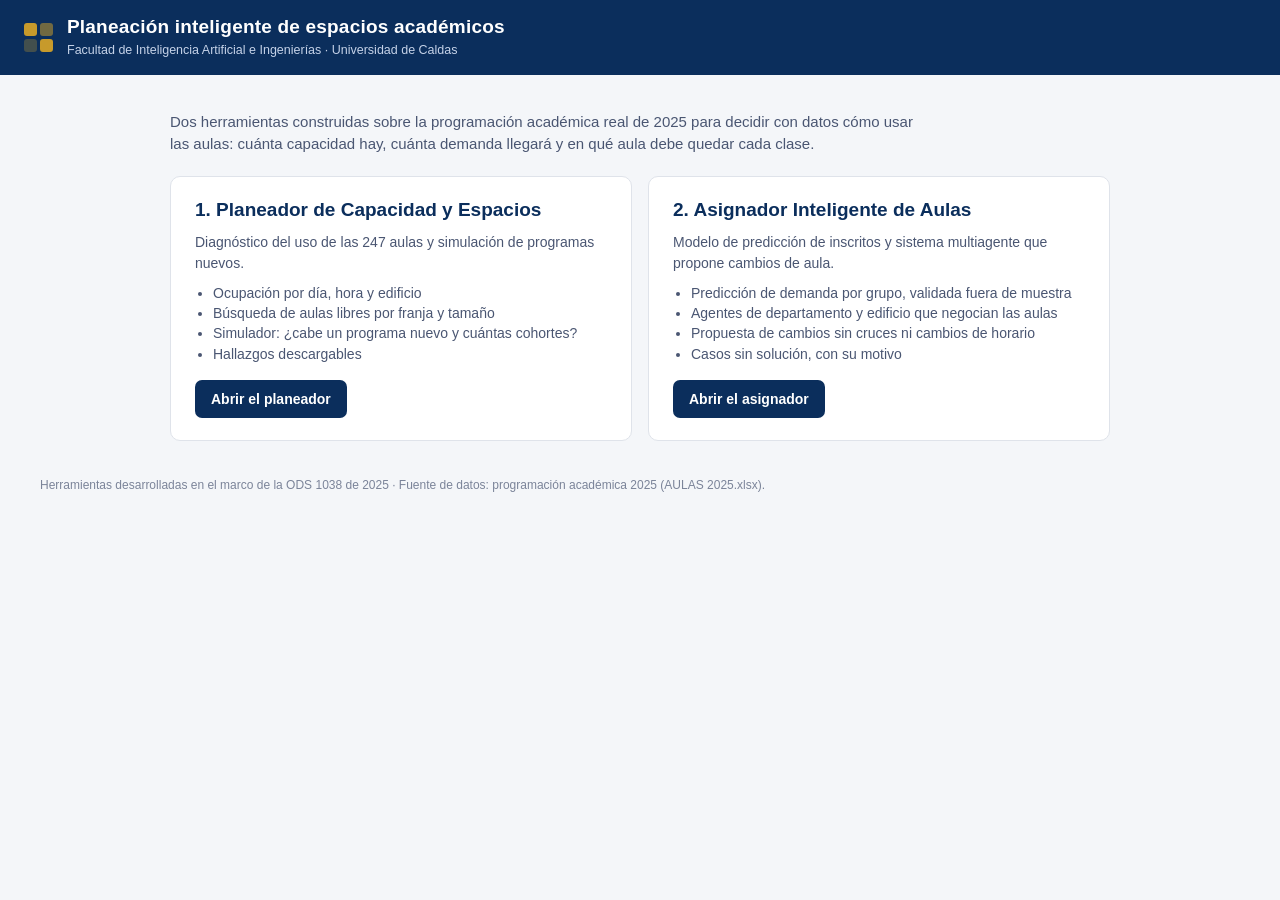
==== index.html @ 8cc519dc "Herramientas de planeación de espacios académicos (ODS 1038 de 2025) Planeador de Capacidad y Espaci" ====
<!doctype html>
<html lang="es"><head><meta charset="utf-8"><meta name="viewport" content="width=device-width, initial-scale=1">
<title>Herramientas de planeación de espacios · Facultad de IA e Ingenierías</title>
<link rel="stylesheet" href="planeador-espacios/styles.css">
<style>.hub{max-width:980px;margin:0 auto;padding:36px 20px}.hub .card{padding:22px 24px;display:flex;flex-direction:column;gap:10px}.hub .card h2{font-size:19px;color:var(--navy)}.hub .card p{margin:0;color:var(--ink2)}.hub ul{margin:0;padding-left:18px;color:var(--ink2)}.hub a.btn{text-decoration:none;align-self:flex-start;margin-top:6px}.hub .lead{font-size:15px;color:var(--ink2);max-width:760px;margin:0 0 22px}</style>
</head><body>
<header class="top"><div class="brand"><div class="mark" aria-hidden="true"><span></span><span></span><span></span><span></span></div><div><h1>Planeación inteligente de espacios académicos</h1><p>Facultad de Inteligencia Artificial e Ingenierías · Universidad de Caldas</p></div></div></header>
<div class="hub">
<p class="lead">Dos herramientas construidas sobre la programación académica real de 2025 para decidir con datos cómo usar las aulas: cuánta capacidad hay, cuánta demanda llegará y en qué aula debe quedar cada clase.</p>
<div class="grid g2">
<div class="card"><h2>1. Planeador de Capacidad y Espacios</h2><p>Diagnóstico del uso de las 247 aulas y simulación de programas nuevos.</p><ul><li>Ocupación por día, hora y edificio</li><li>Búsqueda de aulas libres por franja y tamaño</li><li>Simulador: ¿cabe un programa nuevo y cuántas cohortes?</li><li>Hallazgos descargables</li></ul><a class="btn" href="planeador-espacios/index.html">Abrir el planeador</a></div>
<div class="card"><h2>2. Asignador Inteligente de Aulas</h2><p>Modelo de predicción de inscritos y sistema multiagente que propone cambios de aula.</p><ul><li>Predicción de demanda por grupo, validada fuera de muestra</li><li>Agentes de departamento y edificio que negocian las aulas</li><li>Propuesta de cambios sin cruces ni cambios de horario</li><li>Casos sin solución, con su motivo</li></ul><a class="btn" href="asignador-aulas/index.html">Abrir el asignador</a></div>
</div></div>
<footer class="foot">Herramientas desarrolladas en el marco de la ODS 1038 de 2025 · Fuente de datos: programación académica 2025 (AULAS 2025.xlsx).</footer>
</body></html>
---- planeador-espacios/styles.css ----
:root{
  --ink:#14213d; --ink2:#4a5672; --mute:#7b8499; --line:#dfe3ea; --bg:#f4f6f9; --card:#fff;
  --navy:#0b2e5c; --navy2:#17498c; --gold:#c79a2b; --ok:#1f8a5b; --warn:#c77a12; --bad:#b93a32;
  --r:10px;
}
*{box-sizing:border-box}
body{margin:0;font:14px/1.45 -apple-system,BlinkMacSystemFont,"Segoe UI",Roboto,Helvetica,Arial,sans-serif;color:var(--ink);background:var(--bg)}
h1,h2,h3,h4{margin:0;line-height:1.2}
.top{background:var(--navy);color:#fff;padding:16px 24px;display:flex;gap:24px;align-items:center;justify-content:space-between;flex-wrap:wrap}
.brand{display:flex;gap:14px;align-items:center}
.brand h1{font-size:19px;letter-spacing:.2px}
.brand p{margin:2px 0 0;font-size:12.5px;color:#c5d2e8}
.mark{display:grid;grid-template-columns:repeat(2,13px);gap:3px}
.mark span{height:13px;border-radius:3px;background:var(--gold)}
.mark span:nth-child(2){opacity:.55}.mark span:nth-child(3){opacity:.3}
.filters{display:flex;gap:12px;flex-wrap:wrap}
.filters label{font-size:11px;text-transform:uppercase;letter-spacing:.6px;color:#c5d2e8;display:flex;flex-direction:column;gap:3px}
select,input,button{font:inherit}
.filters select{background:#17396b;color:#fff;border:1px solid #33568d;border-radius:7px;padding:6px 8px;min-width:150px}
.tabs{background:#fff;border-bottom:1px solid var(--line);padding:0 16px;display:flex;gap:2px;overflow-x:auto;position:sticky;top:0;z-index:5}
.tabs button{background:none;border:0;border-bottom:3px solid transparent;padding:13px 14px 10px;color:var(--ink2);cursor:pointer;white-space:nowrap;font-weight:600}
.tabs button:hover{color:var(--navy)}
.tabs button.on{color:var(--navy);border-bottom-color:var(--gold)}
main{max-width:1240px;margin:0 auto;padding:22px 20px 40px}
.tab{display:none}.tab.on{display:block}
.grid{display:grid;gap:16px}
.g2{grid-template-columns:repeat(2,minmax(0,1fr))}.g3{grid-template-columns:repeat(3,minmax(0,1fr))}
.kpis{grid-template-columns:repeat(5,minmax(0,1fr))}
@media(max-width:900px){.g2,.g3{grid-template-columns:1fr}.kpis{grid-template-columns:repeat(2,minmax(0,1fr))}}
.card{background:var(--card);border:1px solid var(--line);border-radius:var(--r);padding:16px 18px}
.card h3{font-size:14.5px;margin-bottom:4px}
.card .sub{color:var(--mute);font-size:12.5px;margin:0 0 12px}
.kpi .v{font-size:27px;font-weight:700;color:var(--navy);font-variant-numeric:tabular-nums;line-height:1.1}
.kpi .l{font-size:11.5px;text-transform:uppercase;letter-spacing:.5px;color:var(--mute);margin-bottom:6px}
.kpi .n{font-size:12px;color:var(--ink2);margin-top:5px}
.intro{margin:0 0 16px;color:var(--ink2);max-width:900px}
.intro b{color:var(--ink)}
table{border-collapse:collapse;width:100%;font-variant-numeric:tabular-nums}
th,td{padding:7px 9px;text-align:left;border-bottom:1px solid var(--line);vertical-align:top}
th{font-size:11.5px;text-transform:uppercase;letter-spacing:.4px;color:var(--mute);font-weight:600;white-space:nowrap;background:#fafbfc;position:sticky;top:0}
th.s{cursor:pointer}th.s:hover{color:var(--navy)}
td.r,th.r{text-align:right}
tr.click{cursor:pointer}tr.click:hover td{background:#f3f6fb}
.scroll{max-height:560px;overflow:auto;border:1px solid var(--line);border-radius:8px}
.scroll table th:first-child,.scroll table td:first-child{padding-left:12px}
.bar{height:8px;border-radius:4px;background:#e8ecf2;overflow:hidden;min-width:70px}
.bar i{display:block;height:100%;background:var(--navy2);border-radius:4px}
.bar.w i{background:var(--warn)}.bar.b i{background:var(--bad)}.bar.g i{background:var(--ok)}
.cellbar{display:flex;gap:8px;align-items:center}.cellbar span{width:42px;text-align:right}
.pill{display:inline-block;padding:1px 8px;border-radius:99px;font-size:11.5px;font-weight:600;background:#e8ecf2;color:var(--ink2);white-space:nowrap}
.pill.ok{background:#dff2e8;color:#146240}.pill.warn{background:#fbeccd;color:#8a5406}.pill.bad{background:#f8dcd9;color:#8c261f}.pill.nav{background:#dbe6f6;color:var(--navy)}
.heat{display:grid;gap:2px;font-size:11px}
.heat .h{color:var(--mute);text-align:center;padding-bottom:2px}
.heat .d{color:var(--ink2);font-weight:600;padding-right:8px;display:flex;align-items:center}
.heat .c{height:26px;border-radius:3px;display:flex;align-items:center;justify-content:center;color:#fff;font-size:10.5px;font-variant-numeric:tabular-nums}
.heat .c.lt{color:var(--ink2)}
.legend{display:flex;gap:6px;align-items:center;font-size:11.5px;color:var(--mute);margin-top:10px}
.legend i{width:22px;height:10px;border-radius:2px;display:inline-block}
.hbars{display:grid;grid-template-columns:max-content 1fr max-content;gap:7px 10px;align-items:center;font-size:12.5px}
.hbars .bar{height:12px}
.cols{display:flex;align-items:flex-end;gap:10px;height:170px;padding-top:8px}
.cols .col{flex:1;display:flex;flex-direction:column;align-items:center;justify-content:flex-end;height:100%;gap:4px;font-size:11.5px;color:var(--ink2)}
.cols .pair{display:flex;gap:3px;align-items:flex-end;height:100%;width:100%;justify-content:center}
.cols .pair i{width:38%;border-radius:3px 3px 0 0;min-height:2px}
.cols .pair i.a{background:var(--navy2)}.cols .pair i.b{background:var(--gold)}
.form{display:grid;grid-template-columns:repeat(auto-fit,minmax(170px,1fr));gap:12px 14px;align-items:end}
.form label{display:flex;flex-direction:column;gap:4px;font-size:12px;color:var(--ink2);font-weight:600}
.form input,.form select{border:1px solid #c9d0db;border-radius:7px;padding:7px 9px;background:#fff;color:var(--ink)}
.form input:focus,.form select:focus,.filters select:focus{outline:2px solid var(--gold);outline-offset:1px}
.checks{display:flex;flex-wrap:wrap;gap:6px}
.checks label{flex-direction:row;align-items:center;gap:5px;font-weight:500;border:1px solid #c9d0db;border-radius:99px;padding:3px 10px;background:#fff;cursor:pointer}
.checks input{margin:0}
.btn{background:var(--navy);color:#fff;border:0;border-radius:7px;padding:9px 16px;font-weight:600;cursor:pointer}
.btn:hover{background:var(--navy2)}
.btn.ghost{background:#fff;color:var(--navy);border:1px solid #b9c5d8}
.btn.sm{padding:5px 10px;font-size:12.5px}
.row{display:flex;gap:10px;align-items:center;flex-wrap:wrap}
.sp{justify-content:space-between}
.mt{margin-top:16px}.mb{margin-bottom:12px}
.note{background:#fff8e6;border:1px solid #f0dca6;border-radius:8px;padding:10px 12px;color:#6b4a06;font-size:13px}
.verdict{border-left:5px solid var(--ok);background:#eef8f2;padding:12px 14px;border-radius:0 8px 8px 0}
.verdict.warn{border-color:var(--warn);background:#fdf5e4}.verdict.bad{border-color:var(--bad);background:#fbeceb}
.verdict b{font-size:15px}
.tt{display:grid;gap:2px;font-size:11px;grid-template-columns:54px repeat(6,minmax(0,1fr))}
.tt .hh{color:var(--mute);text-align:right;padding-right:6px}
.tt .dd{font-weight:600;text-align:center;color:var(--ink2);padding-bottom:3px}
.tt .s{min-height:22px;border-radius:3px;background:#eef1f5;padding:2px 4px;overflow:hidden;line-height:1.2}
.tt .s.u{background:#cfdcf0;color:#0b2e5c}.tt .s.n{background:var(--gold);color:#3a2a00;font-weight:600}.tt .s.p{background:#e3e9f3;color:var(--ink2)}
.find{display:grid;gap:12px}
.find .f{display:grid;grid-template-columns:36px 1fr;gap:12px}
.find .num{width:32px;height:32px;border-radius:50%;background:var(--navy);color:#fff;display:flex;align-items:center;justify-content:center;font-weight:700}
.find p{margin:3px 0 0;color:var(--ink2)}
.modal{position:fixed;inset:0;background:rgba(15,25,45,.5);z-index:20;display:flex;align-items:flex-start;justify-content:center;padding:30px 14px;overflow:auto}
.modal[hidden]{display:none}
.sheet{background:#fff;border-radius:12px;max-width:980px;width:100%;padding:22px;position:relative}
.sheet .x{position:absolute;right:12px;top:8px;background:none;border:0;font-size:26px;color:var(--mute);cursor:pointer}
.tip{position:fixed;z-index:30;background:#14213d;color:#fff;padding:6px 9px;border-radius:6px;font-size:12px;pointer-events:none;max-width:280px}
.tip[hidden]{display:none}
.foot{max-width:1240px;margin:0 auto;padding:0 20px 30px;color:var(--mute);font-size:12px}
.prose{max-width:860px}.prose h3{margin:18px 0 6px}.prose p,.prose li{color:var(--ink2)}
.muted{color:var(--mute)}.small{font-size:12.5px}
@media print{.tabs,.filters,.btn,.foot{display:none}.tab{display:block!important;page-break-after:always}.scroll{max-height:none;overflow:visible}body{background:#fff}}
.top a.lnk{color:#fff;border:1px solid #5b7bb0;border-radius:7px;padding:7px 12px;text-decoration:none;font-weight:600;font-size:12.5px;align-self:flex-end}
.top a.lnk:hover{background:#17396b}
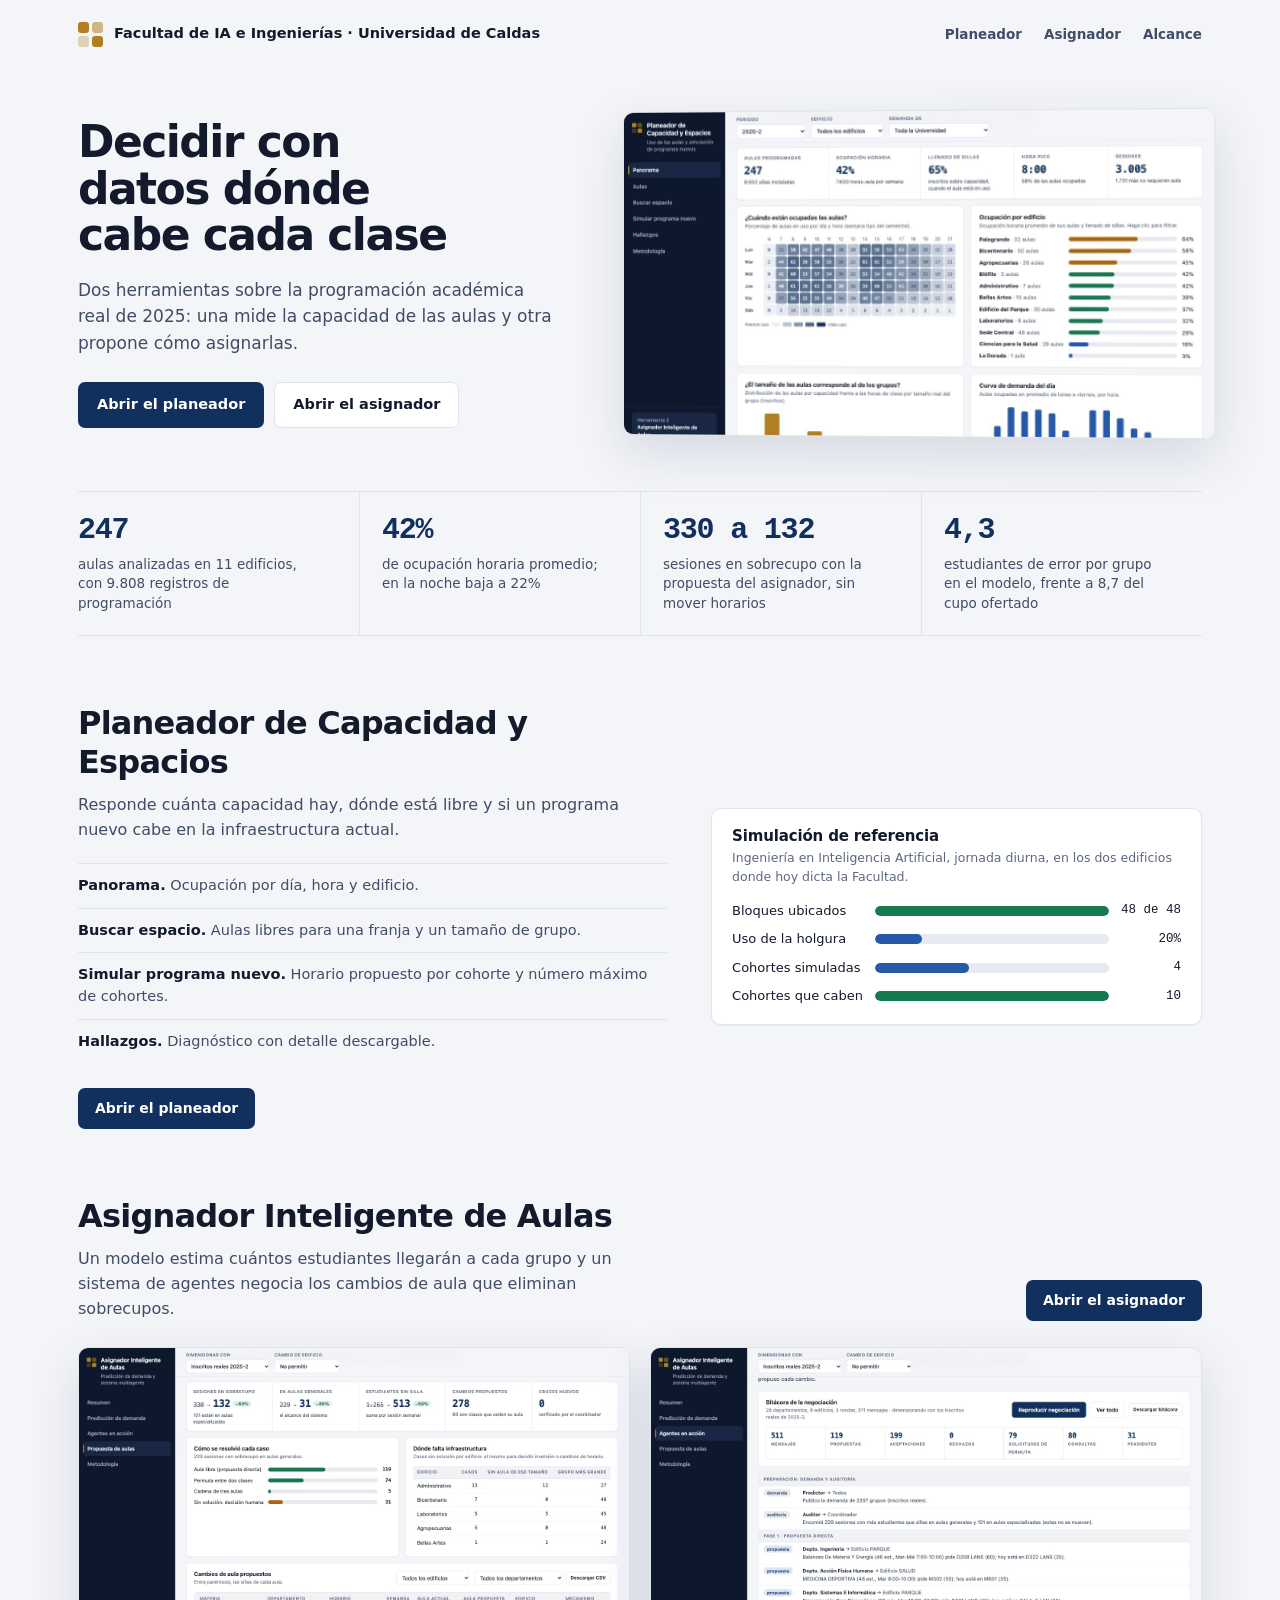
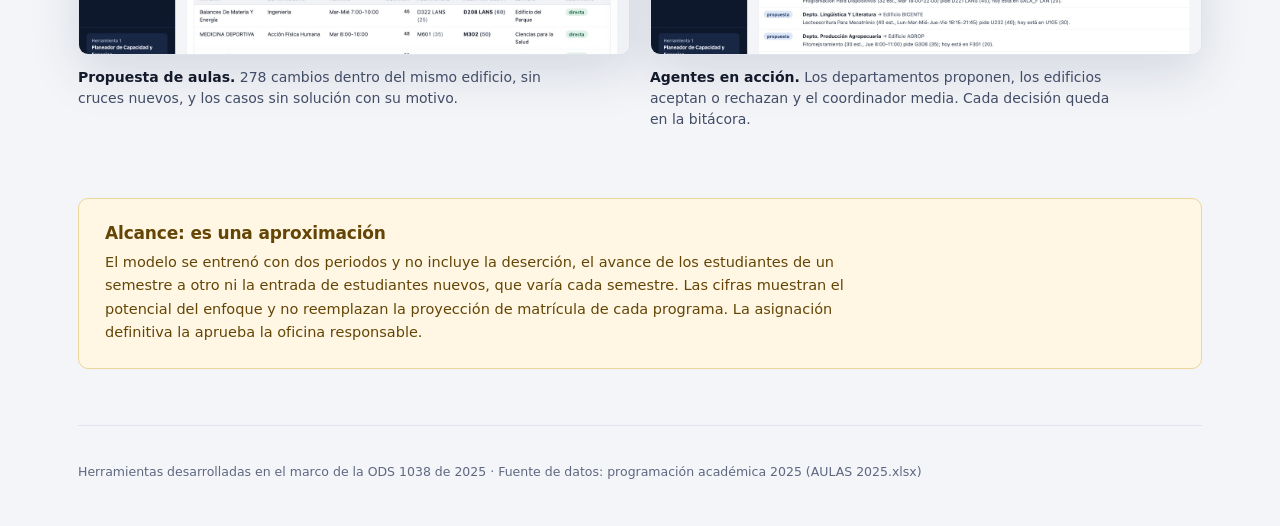
==== commit bcae71d8: "Rediseño visual: barra lateral, modo oscuro, portada nueva Co-Authored-By: Claude Fable 5.2 <noreply" ====
--- a/index.html
+++ b/index.html
@@ -1,15 +1,120 @@
 <!doctype html>
-<html lang="es"><head><meta charset="utf-8"><meta name="viewport" content="width=device-width, initial-scale=1">
-<title>Herramientas de planeación de espacios · Facultad de IA e Ingenierías</title>
+<html lang="es">
+<head>
+<meta charset="utf-8">
+<meta name="viewport" content="width=device-width, initial-scale=1">
+<title>Planeación de espacios académicos · Facultad de IA e Ingenierías</title>
 <link rel="stylesheet" href="planeador-espacios/styles.css">
-<style>.hub{max-width:980px;margin:0 auto;padding:36px 20px}.hub .card{padding:22px 24px;display:flex;flex-direction:column;gap:10px}.hub .card h2{font-size:19px;color:var(--navy)}.hub .card p{margin:0;color:var(--ink2)}.hub ul{margin:0;padding-left:18px;color:var(--ink2)}.hub a.btn{text-decoration:none;align-self:flex-start;margin-top:6px}.hub .lead{font-size:15px;color:var(--ink2);max-width:760px;margin:0 0 22px}</style>
-</head><body>
-<header class="top"><div class="brand"><div class="mark" aria-hidden="true"><span></span><span></span><span></span><span></span></div><div><h1>Planeación inteligente de espacios académicos</h1><p>Facultad de Inteligencia Artificial e Ingenierías · Universidad de Caldas</p></div></div></header>
-<div class="hub">
-<p class="lead">Dos herramientas construidas sobre la programación académica real de 2025 para decidir con datos cómo usar las aulas: cuánta capacidad hay, cuánta demanda llegará y en qué aula debe quedar cada clase.</p>
-<div class="grid g2">
-<div class="card"><h2>1. Planeador de Capacidad y Espacios</h2><p>Diagnóstico del uso de las 247 aulas y simulación de programas nuevos.</p><ul><li>Ocupación por día, hora y edificio</li><li>Búsqueda de aulas libres por franja y tamaño</li><li>Simulador: ¿cabe un programa nuevo y cuántas cohortes?</li><li>Hallazgos descargables</li></ul><a class="btn" href="planeador-espacios/index.html">Abrir el planeador</a></div>
-<div class="card"><h2>2. Asignador Inteligente de Aulas</h2><p>Modelo de predicción de inscritos y sistema multiagente que propone cambios de aula.</p><ul><li>Predicción de demanda por grupo, validada fuera de muestra</li><li>Agentes de departamento y edificio que negocian las aulas</li><li>Propuesta de cambios sin cruces ni cambios de horario</li><li>Casos sin solución, con su motivo</li></ul><a class="btn" href="asignador-aulas/index.html">Abrir el asignador</a></div>
-</div></div>
-<footer class="foot">Herramientas desarrolladas en el marco de la ODS 1038 de 2025 · Fuente de datos: programación académica 2025 (AULAS 2025.xlsx).</footer>
-</body></html>
+<style>
+.wrap{max-width:1180px;margin:0 auto;padding:0 28px}
+.nav{display:flex;align-items:center;justify-content:space-between;gap:20px;height:68px}
+.nav .id{display:flex;align-items:center;gap:11px;font-weight:650;font-size:14.5px;white-space:nowrap}
+.nav .id .mark{margin:0}
+.nav nav{display:flex;gap:22px}
+.nav nav a{color:var(--ink2);text-decoration:none;font-weight:550;font-size:13.5px;white-space:nowrap}
+.nav nav a:hover{color:var(--ink)}
+.hero{display:grid;grid-template-columns:minmax(0,6fr) minmax(0,7fr);gap:48px;align-items:center;padding:44px 0 56px}
+.hero h1{font-size:clamp(30px,3.5vw,44px);line-height:1.06;letter-spacing:-.035em;font-weight:680;text-wrap:balance}
+.hero p{font-size:17px;line-height:1.55;color:var(--ink2);margin:18px 0 26px;max-width:44ch}
+.hero .row .btn{padding:11px 18px;font-size:14.5px}
+.shot{display:block;width:100%;height:auto;border:1px solid var(--line);border-radius:var(--r);box-shadow:0 18px 50px rgb(18 48 94 / .14)}
+.hero .shot{transform:perspective(1600px) rotateY(-4deg);transform-origin:left center}
+.facts{display:grid;grid-template-columns:repeat(4,minmax(0,1fr));border-top:1px solid var(--line);border-bottom:1px solid var(--line)}
+.facts div{padding:22px 20px 22px 0}
+.facts div+div{padding-left:22px;border-left:1px solid var(--line)}
+.facts b{display:block;font:600 30px/1.1 var(--mono);letter-spacing:-.04em;color:var(--navy)}
+.facts span{display:block;margin-top:8px;font-size:13.5px;color:var(--ink2);line-height:1.45;max-width:26ch}
+.tool{padding:68px 0 0}
+.tool h2{font-size:clamp(24px,2.6vw,32px);letter-spacing:-.025em;font-weight:660}
+.tool .lead{font-size:16px;line-height:1.55;color:var(--ink2);margin:12px 0 0;max-width:56ch}
+.t1{display:grid;grid-template-columns:minmax(0,6fr) minmax(0,5fr);gap:44px;align-items:center}
+.t1 ul{list-style:none;margin:20px 0 24px;padding:0;display:grid;gap:0}
+.t1 li{padding:11px 0;border-top:1px solid var(--line);color:var(--ink2);font-size:14.5px}
+.t1 li b{color:var(--ink);font-weight:620}
+.t2 .head{display:flex;justify-content:space-between;align-items:flex-end;gap:24px;flex-wrap:wrap;margin-bottom:26px}
+.t2 .pair{display:grid;grid-template-columns:minmax(0,1fr) minmax(0,1fr);gap:20px}
+.t2 figure{margin:0}
+.t2 figcaption{margin-top:12px;font-size:14px;color:var(--ink2);line-height:1.5;max-width:52ch}
+.t2 figcaption b{color:var(--ink);font-weight:620}
+.scope{margin:68px 0 0;padding:24px 26px;background:var(--note-bg);border:1px solid var(--note-line);border-radius:var(--r);color:var(--note-ink)}
+.scope h2{font-size:17px;margin-bottom:8px}
+.scope p{margin:0;max-width:86ch;line-height:1.6;font-size:14.5px}
+.end{padding:36px 0 44px;margin-top:56px;border-top:1px solid var(--line);color:var(--mute);font-size:12.5px;line-height:1.6}
+@media(max-width:900px){
+  .wrap{padding:0 16px}.nav nav{display:none}.nav{height:auto;padding:16px 0}.nav .id{white-space:normal;line-height:1.3}
+  .hero{grid-template-columns:1fr;gap:28px;padding:20px 0 36px}.hero .shot{transform:none}
+  .facts{grid-template-columns:1fr 1fr}.facts div{padding:18px 14px 18px 0}.facts div+div{padding-left:0;border-left:0}.facts div:nth-child(even){padding-left:16px;border-left:1px solid var(--line)}.facts div:nth-child(n+3){border-top:1px solid var(--line)}
+  .t1,.t2 .pair{grid-template-columns:1fr;gap:24px}.tool{padding-top:48px}
+}
+</style>
+</head>
+<body>
+<div class="wrap">
+  <header class="nav">
+    <div class="id"><div class="mark" aria-hidden="true"><span></span><span></span><span></span><span></span></div>Facultad de IA e Ingenierías · Universidad de Caldas</div>
+    <nav aria-label="Herramientas"><a href="#planeador">Planeador</a><a href="#asignador">Asignador</a><a href="#alcance">Alcance</a></nav>
+  </header>
+
+  <section class="hero">
+    <div>
+      <h1>Decidir con datos dónde cabe cada clase</h1>
+      <p>Dos herramientas sobre la programación académica real de 2025: una mide la capacidad de las aulas y otra propone cómo asignarlas.</p>
+      <div class="row"><a class="btn" href="planeador-espacios/index.html">Abrir el planeador</a><a class="btn ghost" href="asignador-aulas/index.html">Abrir el asignador</a></div>
+    </div>
+    <img class="shot" src="img/planeador.jpg" width="1440" height="800" alt="Panorama del Planeador: ocupación de las aulas por día, hora y edificio">
+  </section>
+
+  <section class="facts" aria-label="Cifras de 2025-2">
+    <div><b>247</b><span>aulas analizadas en 11 edificios, con 9.808 registros de programación</span></div>
+    <div><b>42%</b><span>de ocupación horaria promedio; en la noche baja a 22%</span></div>
+    <div><b>330 a 132</b><span>sesiones en sobrecupo con la propuesta del asignador, sin mover horarios</span></div>
+    <div><b>4,3</b><span>estudiantes de error por grupo en el modelo, frente a 8,7 del cupo ofertado</span></div>
+  </section>
+
+  <section class="tool t1" id="planeador">
+    <div>
+      <h2>Planeador de Capacidad y Espacios</h2>
+      <p class="lead">Responde cuánta capacidad hay, dónde está libre y si un programa nuevo cabe en la infraestructura actual.</p>
+      <ul>
+        <li><b>Panorama.</b> Ocupación por día, hora y edificio.</li>
+        <li><b>Buscar espacio.</b> Aulas libres para una franja y un tamaño de grupo.</li>
+        <li><b>Simular programa nuevo.</b> Horario propuesto por cohorte y número máximo de cohortes.</li>
+        <li><b>Hallazgos.</b> Diagnóstico con detalle descargable.</li>
+      </ul>
+      <a class="btn" href="planeador-espacios/index.html">Abrir el planeador</a>
+    </div>
+    <div class="card">
+      <h3>Simulación de referencia</h3>
+      <p class="sub">Ingeniería en Inteligencia Artificial, jornada diurna, en los dos edificios donde hoy dicta la Facultad.</p>
+      <div class="hbars">
+        <div>Bloques ubicados</div><div class="bar g"><i style="width:100%"></i></div><div>48 de 48</div>
+        <div>Uso de la holgura</div><div class="bar"><i style="width:20%"></i></div><div>20%</div>
+        <div>Cohortes simuladas</div><div class="bar"><i style="width:40%"></i></div><div>4</div>
+        <div>Cohortes que caben</div><div class="bar g"><i style="width:100%"></i></div><div>10</div>
+      </div>
+    </div>
+  </section>
+
+  <section class="tool t2" id="asignador">
+    <div class="head">
+      <div>
+        <h2>Asignador Inteligente de Aulas</h2>
+        <p class="lead">Un modelo estima cuántos estudiantes llegarán a cada grupo y un sistema de agentes negocia los cambios de aula que eliminan sobrecupos.</p>
+      </div>
+      <a class="btn" href="asignador-aulas/index.html">Abrir el asignador</a>
+    </div>
+    <div class="pair">
+      <figure><img class="shot" src="img/asignador.jpg" width="1440" height="800" loading="lazy" alt="Propuesta de cambios de aula con indicadores antes y después"><figcaption><b>Propuesta de aulas.</b> 278 cambios dentro del mismo edificio, sin cruces nuevos, y los casos sin solución con su motivo.</figcaption></figure>
+      <figure><img class="shot" src="img/agentes.jpg" width="1440" height="800" loading="lazy" alt="Bitácora de mensajes entre agentes de departamento y de edificio"><figcaption><b>Agentes en acción.</b> Los departamentos proponen, los edificios aceptan o rechazan y el coordinador media. Cada decisión queda en la bitácora.</figcaption></figure>
+    </div>
+  </section>
+
+  <section class="scope" id="alcance">
+    <h2>Alcance: es una aproximación</h2>
+    <p>El modelo se entrenó con dos periodos y no incluye la deserción, el avance de los estudiantes de un semestre a otro ni la entrada de estudiantes nuevos, que varía cada semestre. Las cifras muestran el potencial del enfoque y no reemplazan la proyección de matrícula de cada programa. La asignación definitiva la aprueba la oficina responsable.</p>
+  </section>
+
+  <footer class="end">Herramientas desarrolladas en el marco de la ODS 1038 de 2025 · Fuente de datos: programación académica 2025 (AULAS 2025.xlsx)</footer>
+</div>
+</body>
+</html>
--- a/planeador-espacios/styles.css
+++ b/planeador-espacios/styles.css
@@ -1,104 +1,208 @@
+/* Sistema visual compartido · Planeador y Asignador · ODS 1038 de 2025
+   Tablero denso de analítica institucional. Un acento (oro), datos en azul, estados semánticos aparte.
+   Radios: 10px superficies, 7px controles, píldora para etiquetas. Tema claro y oscuro por preferencia del sistema. */
 :root{
-  --ink:#14213d; --ink2:#4a5672; --mute:#7b8499; --line:#dfe3ea; --bg:#f4f6f9; --card:#fff;
-  --navy:#0b2e5c; --navy2:#17498c; --gold:#c79a2b; --ok:#1f8a5b; --warn:#c77a12; --bad:#b93a32;
-  --r:10px;
+  color-scheme:light dark;
+  --bg:#f4f5f8; --card:#fff; --sunk:#f0f2f6; --ink:#121a2b; --ink2:#414c66; --mute:#5d6880; --line:#e0e4ec; --line2:#eceff4;
+  --navy:#12305e; --navy2:#2759ab; --gold:#b17f22; --ok:#17794f; --warn:#a9650b; --bad:#b0362e;
+  --btn:#12305e; --on-btn:#fff; --btn-h:#1c4486;
+  --side:#0d182c; --side-ink:#eef2f9; --side-mute:#9aa8c2; --side-line:#1f2c47; --side-on:#182744;
+  --ok-bg:#dff1e8; --ok-ink:#11593b; --warn-bg:#faebcb; --warn-ink:#7c4a05; --bad-bg:#f7dcd9; --bad-ink:#84241e; --nav-bg:#dde7f7; --nav-ink:#12305e;
+  --note-bg:#fff7e3; --note-line:#ecd69c; --note-ink:#644506;
+  --heat0:#edf1f7; --heat1:#12305e; --heat-ink:#fff; --tt-u:#cddbf1; --tt-u-ink:#12305e; --tt-p:#e4e9f2; --track:#e7ebf1;
+  --shadow:0 1px 2px rgb(18 48 94 / .05);
+  --r:10px; --rc:7px;
+  --sans:system-ui,-apple-system,"Segoe UI",Roboto,"Helvetica Neue",Arial,sans-serif;
+  --mono:ui-monospace,"SF Mono",SFMono-Regular,Menlo,Consolas,"Liberation Mono",monospace;
 }
+@media (prefers-color-scheme:dark){:root{
+  --bg:#0b101a; --card:#121925; --sunk:#0f1520; --ink:#e9edf5; --ink2:#b6c0d3; --mute:#8f9bb2; --line:#222c3e; --line2:#1a2333;
+  --navy:#a9c5f5; --navy2:#5a90e6; --gold:#d9a640; --ok:#3fbf85; --warn:#e0a03a; --bad:#ec7b72;
+  --btn:#3a6fd0; --on-btn:#fff; --btn-h:#4a80e2;
+  --side:#080d16; --side-ink:#eef2f9; --side-mute:#8f9bb2; --side-line:#182132; --side-on:#141d2e;
+  --ok-bg:#123324; --ok-ink:#7fdcb0; --warn-bg:#3a2a0c; --warn-ink:#f0c26e; --bad-bg:#3d1916; --bad-ink:#f5a39c; --nav-bg:#172a4a; --nav-ink:#b9d0f7;
+  --note-bg:#2a2210; --note-line:#4a3b17; --note-ink:#ecd28e;
+  --heat0:#161e2c; --heat1:#6b9cec; --heat-ink:#06101f; --tt-u:#1d3157; --tt-u-ink:#cfe0fb; --tt-p:#1a2233; --track:#1d2636;
+  --shadow:none;
+}}
 *{box-sizing:border-box}
-body{margin:0;font:14px/1.45 -apple-system,BlinkMacSystemFont,"Segoe UI",Roboto,Helvetica,Arial,sans-serif;color:var(--ink);background:var(--bg)}
-h1,h2,h3,h4{margin:0;line-height:1.2}
-.top{background:var(--navy);color:#fff;padding:16px 24px;display:flex;gap:24px;align-items:center;justify-content:space-between;flex-wrap:wrap}
-.brand{display:flex;gap:14px;align-items:center}
-.brand h1{font-size:19px;letter-spacing:.2px}
-.brand p{margin:2px 0 0;font-size:12.5px;color:#c5d2e8}
-.mark{display:grid;grid-template-columns:repeat(2,13px);gap:3px}
-.mark span{height:13px;border-radius:3px;background:var(--gold)}
+html{-webkit-text-size-adjust:100%}
+body{margin:0;font:14px/1.5 var(--sans);color:var(--ink);background:var(--bg);min-height:100dvh}
+h1,h2,h3,h4{margin:0;line-height:1.2;letter-spacing:-.01em}
+select,input,button{font:inherit;color:inherit}
+button,select,[data-go],tr.click,th.s,.checks label{cursor:pointer}
+:focus-visible{outline:2px solid var(--gold);outline-offset:2px;border-radius:4px}
+a{color:var(--navy2)}
+
+/* ---------- Estructura: barra lateral + contenido ---------- */
+.side{position:fixed;inset:0 auto 0 0;width:252px;background:var(--side);color:var(--side-ink);display:flex;flex-direction:column;border-right:1px solid var(--side-line);z-index:10}
+.content{margin-left:252px;min-width:0}
+.brand{display:flex;gap:12px;align-items:flex-start;padding:22px 20px 18px}
+.brand h1{font-size:15.5px;font-weight:650;line-height:1.25}
+.brand p{margin:5px 0 0;font-size:12px;line-height:1.4;color:var(--side-mute)}
+.mark{display:grid;grid-template-columns:repeat(2,11px);gap:3px;margin-top:3px;flex:none}
+.mark span{height:11px;border-radius:3px;background:var(--gold)}
 .mark span:nth-child(2){opacity:.55}.mark span:nth-child(3){opacity:.3}
-.filters{display:flex;gap:12px;flex-wrap:wrap}
-.filters label{font-size:11px;text-transform:uppercase;letter-spacing:.6px;color:#c5d2e8;display:flex;flex-direction:column;gap:3px}
-select,input,button{font:inherit}
-.filters select{background:#17396b;color:#fff;border:1px solid #33568d;border-radius:7px;padding:6px 8px;min-width:150px}
-.tabs{background:#fff;border-bottom:1px solid var(--line);padding:0 16px;display:flex;gap:2px;overflow-x:auto;position:sticky;top:0;z-index:5}
-.tabs button{background:none;border:0;border-bottom:3px solid transparent;padding:13px 14px 10px;color:var(--ink2);cursor:pointer;white-space:nowrap;font-weight:600}
-.tabs button:hover{color:var(--navy)}
-.tabs button.on{color:var(--navy);border-bottom-color:var(--gold)}
-main{max-width:1240px;margin:0 auto;padding:22px 20px 40px}
-.tab{display:none}.tab.on{display:block}
+.tabs{display:flex;flex-direction:column;gap:2px;padding:6px 10px;flex:1;overflow:auto}
+.tabs button{background:none;border:0;border-radius:var(--rc);padding:9px 12px;color:var(--side-mute);text-align:left;font-weight:550;font-size:13.5px;position:relative;transition:background .15s,color .15s}
+.tabs button:hover{color:var(--side-ink);background:var(--side-on)}
+.tabs button.on{color:var(--side-ink);background:var(--side-on)}
+.tabs button.on::before{content:"";position:absolute;left:0;top:9px;bottom:9px;width:3px;border-radius:3px;background:var(--gold)}
+.side-foot{padding:14px 20px 18px;border-top:1px solid var(--side-line);font-size:12px;color:var(--side-mute);display:grid;gap:10px}
+.side-foot p{margin:0;line-height:1.4}
+a.lnk{display:block;color:var(--side-ink);border:1px solid var(--side-line);background:var(--side-on);border-radius:var(--rc);padding:9px 12px;text-decoration:none;font-weight:600;font-size:12.5px;transition:border-color .15s}
+a.lnk:hover{border-color:var(--gold)}
+a.lnk small{display:block;font-weight:500;font-size:11.5px;color:var(--side-mute);margin-bottom:1px}
+.ctl{position:sticky;top:0;z-index:6;background:color-mix(in srgb,var(--bg) 92%,transparent);backdrop-filter:blur(8px);-webkit-backdrop-filter:blur(8px);border-bottom:1px solid var(--line);padding:10px 28px}
+.filters{display:flex;gap:14px;flex-wrap:wrap;align-items:flex-end;max-width:1240px;margin:0 auto}
+.filters label{font-size:11px;text-transform:uppercase;letter-spacing:.05em;color:var(--mute);font-weight:600;display:flex;flex-direction:column;gap:4px}
+.filters select{background:var(--card);border:1px solid var(--line);border-radius:var(--rc);padding:7px 9px;min-width:170px;text-transform:none;letter-spacing:0;font-weight:500;font-size:13.5px;color:var(--ink)}
+.filters a.lnk{display:none}
+main{max-width:1296px;margin:0 auto;padding:24px 28px 44px}
+.foot{max-width:1296px;margin:0 auto;padding:0 28px 32px;color:var(--mute);font-size:12px}
+.tab{display:none}.tab.on{display:block;animation:fade .2s ease-out}
+@keyframes fade{from{opacity:0}to{opacity:1}}
+
+/* ---------- Superficies ---------- */
 .grid{display:grid;gap:16px}
 .g2{grid-template-columns:repeat(2,minmax(0,1fr))}.g3{grid-template-columns:repeat(3,minmax(0,1fr))}
-.kpis{grid-template-columns:repeat(5,minmax(0,1fr))}
-@media(max-width:900px){.g2,.g3{grid-template-columns:1fr}.kpis{grid-template-columns:repeat(2,minmax(0,1fr))}}
-.card{background:var(--card);border:1px solid var(--line);border-radius:var(--r);padding:16px 18px}
-.card h3{font-size:14.5px;margin-bottom:4px}
-.card .sub{color:var(--mute);font-size:12.5px;margin:0 0 12px}
-.kpi .v{font-size:27px;font-weight:700;color:var(--navy);font-variant-numeric:tabular-nums;line-height:1.1}
-.kpi .l{font-size:11.5px;text-transform:uppercase;letter-spacing:.5px;color:var(--mute);margin-bottom:6px}
-.kpi .n{font-size:12px;color:var(--ink2);margin-top:5px}
-.intro{margin:0 0 16px;color:var(--ink2);max-width:900px}
-.intro b{color:var(--ink)}
-table{border-collapse:collapse;width:100%;font-variant-numeric:tabular-nums}
-th,td{padding:7px 9px;text-align:left;border-bottom:1px solid var(--line);vertical-align:top}
-th{font-size:11.5px;text-transform:uppercase;letter-spacing:.4px;color:var(--mute);font-weight:600;white-space:nowrap;background:#fafbfc;position:sticky;top:0}
-th.s{cursor:pointer}th.s:hover{color:var(--navy)}
-td.r,th.r{text-align:right}
-tr.click{cursor:pointer}tr.click:hover td{background:#f3f6fb}
-.scroll{max-height:560px;overflow:auto;border:1px solid var(--line);border-radius:8px}
-.scroll table th:first-child,.scroll table td:first-child{padding-left:12px}
-.bar{height:8px;border-radius:4px;background:#e8ecf2;overflow:hidden;min-width:70px}
-.bar i{display:block;height:100%;background:var(--navy2);border-radius:4px}
-.bar.w i{background:var(--warn)}.bar.b i{background:var(--bad)}.bar.g i{background:var(--ok)}
-.cellbar{display:flex;gap:8px;align-items:center}.cellbar span{width:42px;text-align:right}
-.pill{display:inline-block;padding:1px 8px;border-radius:99px;font-size:11.5px;font-weight:600;background:#e8ecf2;color:var(--ink2);white-space:nowrap}
-.pill.ok{background:#dff2e8;color:#146240}.pill.warn{background:#fbeccd;color:#8a5406}.pill.bad{background:#f8dcd9;color:#8c261f}.pill.nav{background:#dbe6f6;color:var(--navy)}
+.card{background:var(--card);border:1px solid var(--line);border-radius:var(--r);padding:18px 20px;box-shadow:var(--shadow);min-width:0}
+.card h3{font-size:15px;font-weight:650;margin-bottom:4px}
+.card .sub{color:var(--mute);font-size:12.5px;margin:0 0 14px;max-width:70ch}
+.intro{margin:0 0 20px;color:var(--ink2);max-width:78ch;font-size:15px;line-height:1.55}
+.intro b{color:var(--ink);font-weight:650}
+/* Indicadores: una sola banda con divisores, sin tarjetas sueltas */
+.kpis{grid-template-columns:repeat(5,minmax(0,1fr));gap:1px;background:var(--line);border:1px solid var(--line);border-radius:var(--r);overflow:hidden;box-shadow:var(--shadow)}
+.kpis .card{border:0;border-radius:0;box-shadow:none;padding:16px 18px}
+.kpi .l{font-size:11px;text-transform:uppercase;letter-spacing:.06em;color:var(--mute);font-weight:600;margin-bottom:8px}
+.kpi .v{font:600 26px/1.1 var(--mono);letter-spacing:-.03em;color:var(--navy);font-variant-numeric:tabular-nums}
+.kpi .n{font-size:12px;color:var(--ink2);margin-top:7px;line-height:1.4}
+.ba{display:flex;align-items:baseline;gap:6px;font-family:var(--mono);font-variant-numeric:tabular-nums;letter-spacing:-.03em;flex-wrap:wrap}
+.ba s{color:var(--mute);font-size:16px}.ba b{font-size:26px;font-weight:600;color:var(--navy);line-height:1.1}
+.ba i{font-style:normal;color:var(--ok-ink);background:var(--ok-bg);font:600 11.5px var(--sans);letter-spacing:0;padding:1px 7px;border-radius:99px;align-self:center}
+.arrow{color:var(--mute);padding:0 2px}
+
+/* ---------- Tablas ---------- */
+table{border-collapse:collapse;width:100%;font-variant-numeric:tabular-nums;font-size:13.5px}
+th,td{padding:8px 10px;text-align:left;border-bottom:1px solid var(--line2);vertical-align:top}
+th{font-size:11px;text-transform:uppercase;letter-spacing:.05em;color:var(--mute);font-weight:600;white-space:nowrap;background:var(--sunk);position:sticky;top:0;border-bottom-color:var(--line);z-index:1}
+th.s:hover{color:var(--navy)}
+td.r,th.r{text-align:right}td.r{font-family:var(--mono);font-size:12.5px}
+tbody tr:last-child td{border-bottom:0}
+tbody tr:hover td{background:var(--sunk)}
+.scroll{max-height:560px;overflow:auto;border:1px solid var(--line);border-radius:var(--rc)}
+.scroll table th:first-child,.scroll table td:first-child{padding-left:14px}
+
+/* ---------- Barras, píldoras, gráficos ---------- */
+.bar{height:8px;border-radius:4px;background:var(--track);overflow:hidden;min-width:70px}
+.bar>i{display:block;height:100%;background:var(--navy2);border-radius:4px}
+.bar.w>i{background:var(--warn)}.bar.b>i{background:var(--bad)}.bar.g>i{background:var(--ok)}
+.cellbar{display:flex;gap:8px;align-items:center}.cellbar span{width:42px;text-align:right;font-family:var(--mono);font-size:12.5px}
+.pill{display:inline-block;padding:1px 9px;border-radius:99px;font-size:11.5px;font-weight:600;background:var(--track);color:var(--ink2);white-space:nowrap}
+.pill.ok{background:var(--ok-bg);color:var(--ok-ink)}.pill.warn{background:var(--warn-bg);color:var(--warn-ink)}.pill.bad{background:var(--bad-bg);color:var(--bad-ink)}.pill.nav{background:var(--nav-bg);color:var(--nav-ink)}
 .heat{display:grid;gap:2px;font-size:11px}
 .heat .h{color:var(--mute);text-align:center;padding-bottom:2px}
 .heat .d{color:var(--ink2);font-weight:600;padding-right:8px;display:flex;align-items:center}
-.heat .c{height:26px;border-radius:3px;display:flex;align-items:center;justify-content:center;color:#fff;font-size:10.5px;font-variant-numeric:tabular-nums}
+.heat .c{height:28px;border-radius:4px;display:flex;align-items:center;justify-content:center;color:var(--heat-ink);font:500 10.5px var(--mono)}
 .heat .c.lt{color:var(--ink2)}
-.legend{display:flex;gap:6px;align-items:center;font-size:11.5px;color:var(--mute);margin-top:10px}
-.legend i{width:22px;height:10px;border-radius:2px;display:inline-block}
-.hbars{display:grid;grid-template-columns:max-content 1fr max-content;gap:7px 10px;align-items:center;font-size:12.5px}
-.hbars .bar{height:12px}
+.legend{display:flex;gap:6px;align-items:center;font-size:11.5px;color:var(--mute);margin-top:12px;flex-wrap:wrap}
+.legend i{width:22px;height:10px;border-radius:3px;display:inline-block}
+.hbars{display:grid;grid-template-columns:max-content 1fr max-content;gap:9px 12px;align-items:center;font-size:13px}
+.hbars .bar{height:10px;border-radius:5px}.hbars .bar>i{border-radius:5px}
+.hbars>div:nth-child(3n){font-family:var(--mono);font-size:12.5px;text-align:right}
 .cols{display:flex;align-items:flex-end;gap:10px;height:170px;padding-top:8px}
 .cols .col{flex:1;display:flex;flex-direction:column;align-items:center;justify-content:flex-end;height:100%;gap:4px;font-size:11.5px;color:var(--ink2)}
 .cols .pair{display:flex;gap:3px;align-items:flex-end;height:100%;width:100%;justify-content:center}
-.cols .pair i{width:38%;border-radius:3px 3px 0 0;min-height:2px}
+.cols .pair i{width:38%;border-radius:4px 4px 0 0;min-height:2px}
 .cols .pair i.a{background:var(--navy2)}.cols .pair i.b{background:var(--gold)}
+canvas{max-width:100%}
+
+/* ---------- Formularios y botones ---------- */
 .form{display:grid;grid-template-columns:repeat(auto-fit,minmax(170px,1fr));gap:12px 14px;align-items:end}
-.form label{display:flex;flex-direction:column;gap:4px;font-size:12px;color:var(--ink2);font-weight:600}
-.form input,.form select{border:1px solid #c9d0db;border-radius:7px;padding:7px 9px;background:#fff;color:var(--ink)}
-.form input:focus,.form select:focus,.filters select:focus{outline:2px solid var(--gold);outline-offset:1px}
+.form label{display:flex;flex-direction:column;gap:5px;font-size:12px;color:var(--ink2);font-weight:600}
+.form input,.form select{border:1px solid var(--line);border-radius:var(--rc);padding:8px 10px;background:var(--card);color:var(--ink);min-height:36px}
+.form input::placeholder{color:var(--mute)}
+.form input:focus-visible,.form select:focus-visible,.filters select:focus-visible{outline:2px solid var(--gold);outline-offset:1px}
 .checks{display:flex;flex-wrap:wrap;gap:6px}
-.checks label{flex-direction:row;align-items:center;gap:5px;font-weight:500;border:1px solid #c9d0db;border-radius:99px;padding:3px 10px;background:#fff;cursor:pointer}
-.checks input{margin:0}
-.btn{background:var(--navy);color:#fff;border:0;border-radius:7px;padding:9px 16px;font-weight:600;cursor:pointer}
-.btn:hover{background:var(--navy2)}
-.btn.ghost{background:#fff;color:var(--navy);border:1px solid #b9c5d8}
-.btn.sm{padding:5px 10px;font-size:12.5px}
+.checks label{flex-direction:row;align-items:center;gap:6px;font-weight:500;border:1px solid var(--line);border-radius:99px;padding:4px 11px;background:var(--card)}
+.checks input{margin:0;accent-color:var(--btn)}
+.btn{background:var(--btn);color:var(--on-btn);border:1px solid transparent;border-radius:var(--rc);padding:9px 16px;font-weight:600;white-space:nowrap;text-decoration:none;display:inline-block;transition:background .15s,transform .1s,border-color .15s}
+.btn:hover{background:var(--btn-h)}
+.btn:active{transform:translateY(1px)}
+.btn.ghost{background:var(--card);color:var(--ink);border-color:var(--line)}
+.btn.ghost:hover{background:var(--sunk);border-color:var(--mute)}
+.btn.sm{padding:6px 11px;font-size:12.5px}
 .row{display:flex;gap:10px;align-items:center;flex-wrap:wrap}
 .sp{justify-content:space-between}
-.mt{margin-top:16px}.mb{margin-bottom:12px}
-.note{background:#fff8e6;border:1px solid #f0dca6;border-radius:8px;padding:10px 12px;color:#6b4a06;font-size:13px}
-.verdict{border-left:5px solid var(--ok);background:#eef8f2;padding:12px 14px;border-radius:0 8px 8px 0}
-.verdict.warn{border-color:var(--warn);background:#fdf5e4}.verdict.bad{border-color:var(--bad);background:#fbeceb}
+.mt{margin-top:16px}.mb{margin-bottom:16px}
+
+/* ---------- Mensajes y hallazgos ---------- */
+.note{background:var(--note-bg);border:1px solid var(--note-line);border-radius:var(--rc);padding:10px 13px;color:var(--note-ink);font-size:13px}
+.verdict{border-left:4px solid var(--ok);background:var(--ok-bg);color:var(--ink);padding:13px 15px;border-radius:0 var(--rc) var(--rc) 0}
+.verdict.warn{border-color:var(--warn);background:var(--warn-bg)}.verdict.bad{border-color:var(--bad);background:var(--bad-bg)}
 .verdict b{font-size:15px}
+.find{display:grid;gap:0}
+.find .f{display:grid;grid-template-columns:30px 1fr;gap:12px;padding:12px 0;border-top:1px solid var(--line2)}
+.find .f:first-child{border-top:0;padding-top:2px}
+.find .num{width:26px;height:26px;border-radius:50%;background:var(--nav-bg);color:var(--nav-ink);display:flex;align-items:center;justify-content:center;font:600 12.5px var(--mono)}
+.find p{margin:3px 0 0;color:var(--ink2);max-width:72ch}
+
+/* ---------- Horario semanal ---------- */
 .tt{display:grid;gap:2px;font-size:11px;grid-template-columns:54px repeat(6,minmax(0,1fr))}
-.tt .hh{color:var(--mute);text-align:right;padding-right:6px}
+.tt .hh{color:var(--mute);text-align:right;padding-right:6px;font-family:var(--mono)}
 .tt .dd{font-weight:600;text-align:center;color:var(--ink2);padding-bottom:3px}
-.tt .s{min-height:22px;border-radius:3px;background:#eef1f5;padding:2px 4px;overflow:hidden;line-height:1.2}
-.tt .s.u{background:#cfdcf0;color:#0b2e5c}.tt .s.n{background:var(--gold);color:#3a2a00;font-weight:600}.tt .s.p{background:#e3e9f3;color:var(--ink2)}
-.find{display:grid;gap:12px}
-.find .f{display:grid;grid-template-columns:36px 1fr;gap:12px}
-.find .num{width:32px;height:32px;border-radius:50%;background:var(--navy);color:#fff;display:flex;align-items:center;justify-content:center;font-weight:700}
-.find p{margin:3px 0 0;color:var(--ink2)}
-.modal{position:fixed;inset:0;background:rgba(15,25,45,.5);z-index:20;display:flex;align-items:flex-start;justify-content:center;padding:30px 14px;overflow:auto}
+.tt .s{min-height:22px;border-radius:4px;background:var(--sunk);padding:2px 5px;overflow:hidden;line-height:1.2}
+.tt .s.u{background:var(--tt-u);color:var(--tt-u-ink)}.tt .s.n{background:var(--gold);color:#221700;font-weight:600}.tt .s.p{background:var(--tt-p);color:var(--ink2)}
+
+/* ---------- Modal y ayuda ---------- */
+.modal{position:fixed;inset:0;background:rgb(6 12 24 / .55);z-index:20;display:flex;align-items:flex-start;justify-content:center;padding:32px 14px;overflow:auto}
 .modal[hidden]{display:none}
-.sheet{background:#fff;border-radius:12px;max-width:980px;width:100%;padding:22px;position:relative}
-.sheet .x{position:absolute;right:12px;top:8px;background:none;border:0;font-size:26px;color:var(--mute);cursor:pointer}
-.tip{position:fixed;z-index:30;background:#14213d;color:#fff;padding:6px 9px;border-radius:6px;font-size:12px;pointer-events:none;max-width:280px}
+.sheet{background:var(--card);border:1px solid var(--line);border-radius:var(--r);max-width:980px;width:100%;padding:24px;position:relative}
+.sheet .x{position:absolute;right:10px;top:8px;width:36px;height:36px;background:none;border:0;border-radius:var(--rc);font-size:24px;line-height:1;color:var(--mute)}
+.sheet .x:hover{background:var(--sunk);color:var(--ink)}
+.tip{position:fixed;z-index:30;background:#0d182c;color:#fff;padding:6px 9px;border-radius:6px;font-size:12px;pointer-events:none;max-width:280px}
 .tip[hidden]{display:none}
-.foot{max-width:1240px;margin:0 auto;padding:0 20px 30px;color:var(--mute);font-size:12px}
-.prose{max-width:860px}.prose h3{margin:18px 0 6px}.prose p,.prose li{color:var(--ink2)}
+.prose{max-width:860px}.prose h3{margin:22px 0 6px}.prose p,.prose li{color:var(--ink2);max-width:74ch}.prose li{margin:4px 0}
+.prose code{font:12.5px var(--mono);background:var(--sunk);border:1px solid var(--line2);padding:1px 5px;border-radius:4px}
 .muted{color:var(--mute)}.small{font-size:12.5px}
-@media print{.tabs,.filters,.btn,.foot{display:none}.tab{display:block!important;page-break-after:always}.scroll{max-height:none;overflow:visible}body{background:#fff}}
-.top a.lnk{color:#fff;border:1px solid #5b7bb0;border-radius:7px;padding:7px 12px;text-decoration:none;font-weight:600;font-size:12.5px;align-self:flex-end}
-.top a.lnk:hover{background:#17396b}
+
+/* ---------- Asignador ---------- */
+.flow{display:grid;grid-template-columns:repeat(5,minmax(0,1fr));gap:0;border:1px solid var(--line);border-radius:var(--rc);overflow:hidden}
+.flow .a{padding:13px 14px;border-left:1px solid var(--line);background:var(--sunk)}
+.flow .a:first-child{border-left:0}
+.flow .a b{display:block;font-size:13.5px;margin:4px 0 3px}.flow .a span{font-size:12.5px;color:var(--ink2);line-height:1.45;display:block}
+.flow .a em{font:600 11px var(--mono);font-style:normal;color:var(--mute)}
+.log{max-height:540px;overflow:auto;border:1px solid var(--line);border-radius:var(--r);background:var(--card)}
+.msg{display:grid;grid-template-columns:92px 1fr;gap:10px;padding:8px 14px;border-bottom:1px solid var(--line2);font-size:13px;animation:in .22s ease-out}
+.msg .who{font-weight:600;color:var(--ink)}.msg .who span{color:var(--mute);font-weight:500}
+.msg p{margin:1px 0 0;color:var(--ink2)}
+@keyframes in{from{opacity:0;transform:translateY(4px)}to{opacity:1;transform:none}}
+.ph{font-size:11px;font-weight:600;text-transform:uppercase;letter-spacing:.06em;padding:8px 14px;background:var(--sunk);color:var(--mute);border-bottom:1px solid var(--line);position:sticky;top:0;z-index:1}
+.cnts{display:grid;grid-template-columns:repeat(auto-fit,minmax(118px,1fr));gap:1px;background:var(--line);border:1px solid var(--line);border-radius:var(--rc);overflow:hidden}
+.cnts div{padding:9px 12px;background:var(--card)}
+.cnts b{display:block;font:600 19px var(--mono);letter-spacing:-.03em;color:var(--navy)}.cnts span{font-size:11px;color:var(--mute);text-transform:uppercase;letter-spacing:.05em;font-weight:600}
+
+/* ---------- Adaptación ---------- */
+@media(max-width:1100px){.kpis{grid-template-columns:repeat(3,minmax(0,1fr))}.flow{grid-template-columns:1fr}.flow .a{border-left:0;border-top:1px solid var(--line)}.flow .a:first-child{border-top:0}}
+@media(max-width:900px){
+  .side{position:static;width:auto;border-right:0}
+  .content{margin-left:0}
+  .brand{padding:16px 16px 10px}
+  .tabs{flex-direction:row;overflow-x:auto;padding:0 10px 10px;gap:4px}
+  .tabs button{white-space:nowrap;min-height:40px}
+  .tabs button.on::before{left:12px;right:12px;top:auto;bottom:3px;width:auto;height:2px}
+  .side-foot{display:none}
+  .filters a.lnk{display:block;flex:1 1 100%;background:var(--card);color:var(--ink);border-color:var(--line)}
+  .filters a.lnk small{color:var(--mute)}
+  .ctl{padding:10px 16px;position:static}
+  .filters select{min-width:0;width:100%}.filters label{flex:1 1 140px}
+  main{padding:18px 16px 36px}.foot{padding:0 16px 28px}
+  .g2,.g3{grid-template-columns:1fr}
+  .kpis{grid-template-columns:repeat(2,minmax(0,1fr))}
+  .kpis .card:last-child:nth-child(odd){grid-column:span 2}
+  .hbars{grid-template-columns:minmax(0,1fr) 90px max-content}
+  .msg{grid-template-columns:1fr;gap:3px}
+  .btn{min-height:40px}
+}
+@media(prefers-reduced-motion:reduce){*,*::before,*::after{animation:none!important;transition:none!important}}
+@media print{.side,.ctl,.btn,.foot{display:none}.content{margin:0}.tab{display:block!important;page-break-after:always}.scroll{max-height:none;overflow:visible}body{background:#fff}}
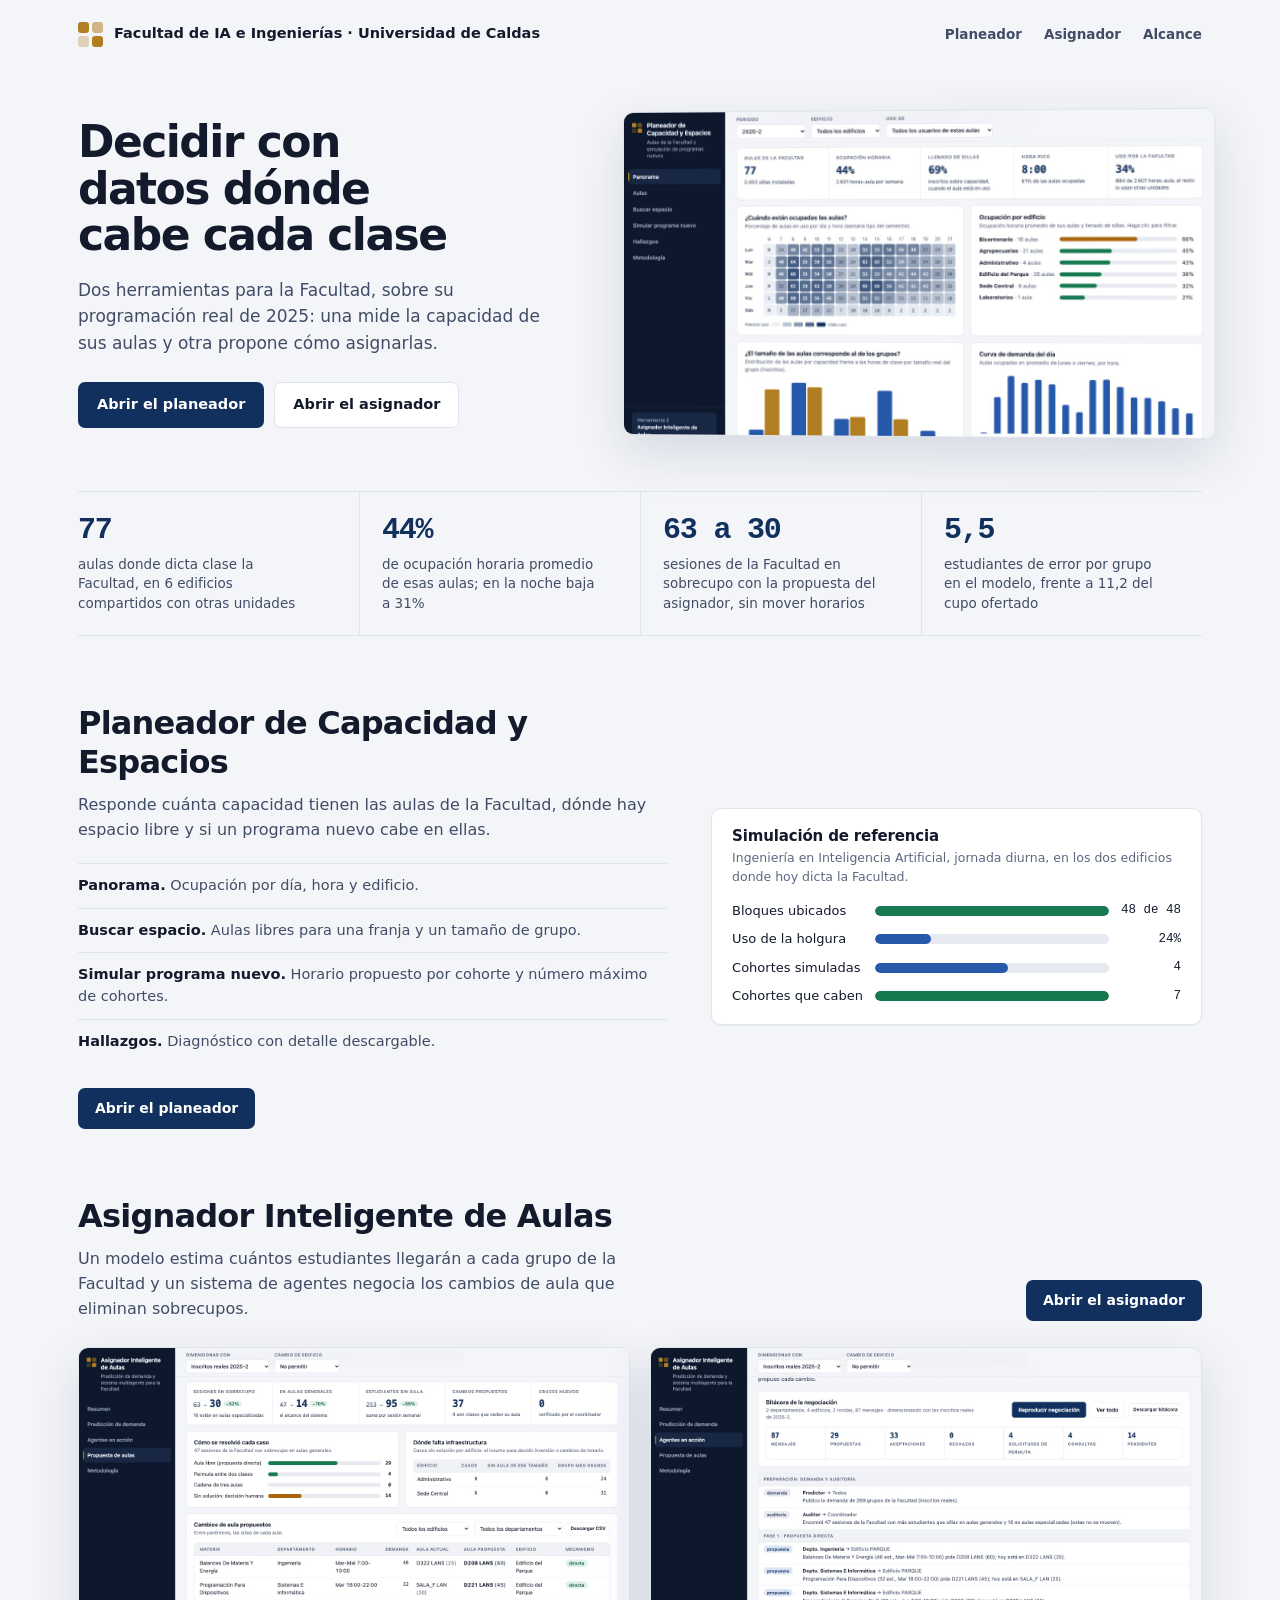
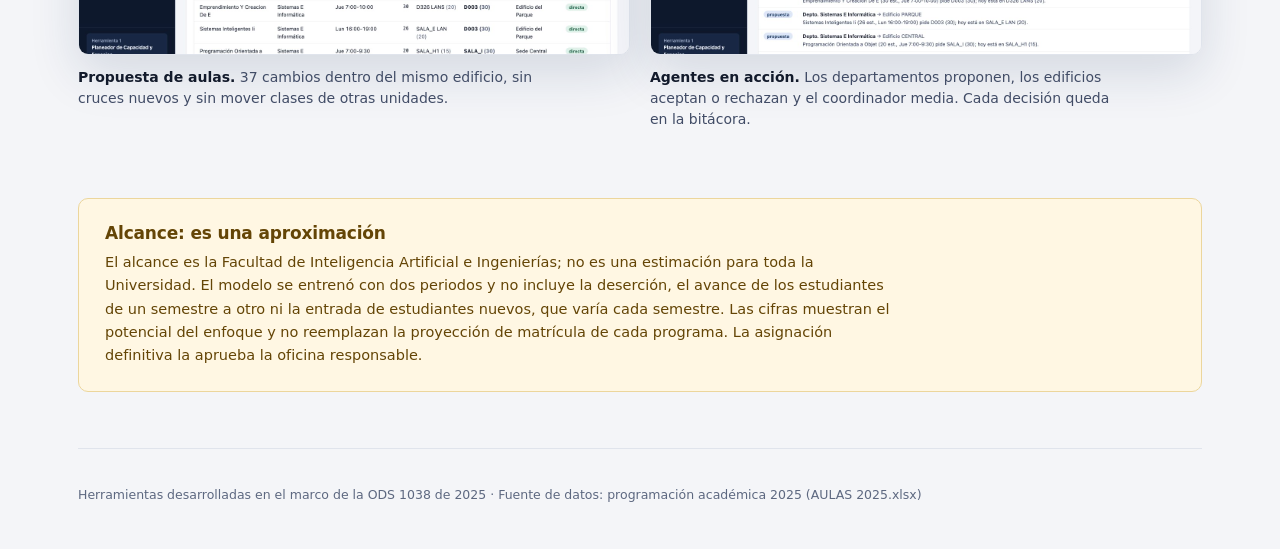
==== commit 75378773: "Acota el alcance a la Facultad de IA e Ingenierías Co-Authored-By: Claude Fable 5.2 <noreply@anthrop" ====
--- a/index.html
+++ b/index.html
@@ -58,23 +58,23 @@
   <section class="hero">
     <div>
       <h1>Decidir con datos dónde cabe cada clase</h1>
-      <p>Dos herramientas sobre la programación académica real de 2025: una mide la capacidad de las aulas y otra propone cómo asignarlas.</p>
+      <p>Dos herramientas para la Facultad, sobre su programación real de 2025: una mide la capacidad de sus aulas y otra propone cómo asignarlas.</p>
       <div class="row"><a class="btn" href="planeador-espacios/index.html">Abrir el planeador</a><a class="btn ghost" href="asignador-aulas/index.html">Abrir el asignador</a></div>
     </div>
     <img class="shot" src="img/planeador.jpg" width="1440" height="800" alt="Panorama del Planeador: ocupación de las aulas por día, hora y edificio">
   </section>
 
   <section class="facts" aria-label="Cifras de 2025-2">
-    <div><b>247</b><span>aulas analizadas en 11 edificios, con 9.808 registros de programación</span></div>
-    <div><b>42%</b><span>de ocupación horaria promedio; en la noche baja a 22%</span></div>
-    <div><b>330 a 132</b><span>sesiones en sobrecupo con la propuesta del asignador, sin mover horarios</span></div>
-    <div><b>4,3</b><span>estudiantes de error por grupo en el modelo, frente a 8,7 del cupo ofertado</span></div>
+    <div><b>77</b><span>aulas donde dicta clase la Facultad, en 6 edificios compartidos con otras unidades</span></div>
+    <div><b>44%</b><span>de ocupación horaria promedio de esas aulas; en la noche baja a 31%</span></div>
+    <div><b>63 a 30</b><span>sesiones de la Facultad en sobrecupo con la propuesta del asignador, sin mover horarios</span></div>
+    <div><b>5,5</b><span>estudiantes de error por grupo en el modelo, frente a 11,2 del cupo ofertado</span></div>
   </section>
 
   <section class="tool t1" id="planeador">
     <div>
       <h2>Planeador de Capacidad y Espacios</h2>
-      <p class="lead">Responde cuánta capacidad hay, dónde está libre y si un programa nuevo cabe en la infraestructura actual.</p>
+      <p class="lead">Responde cuánta capacidad tienen las aulas de la Facultad, dónde hay espacio libre y si un programa nuevo cabe en ellas.</p>
       <ul>
         <li><b>Panorama.</b> Ocupación por día, hora y edificio.</li>
         <li><b>Buscar espacio.</b> Aulas libres para una franja y un tamaño de grupo.</li>
@@ -88,9 +88,9 @@
       <p class="sub">Ingeniería en Inteligencia Artificial, jornada diurna, en los dos edificios donde hoy dicta la Facultad.</p>
       <div class="hbars">
         <div>Bloques ubicados</div><div class="bar g"><i style="width:100%"></i></div><div>48 de 48</div>
-        <div>Uso de la holgura</div><div class="bar"><i style="width:20%"></i></div><div>20%</div>
-        <div>Cohortes simuladas</div><div class="bar"><i style="width:40%"></i></div><div>4</div>
-        <div>Cohortes que caben</div><div class="bar g"><i style="width:100%"></i></div><div>10</div>
+        <div>Uso de la holgura</div><div class="bar"><i style="width:24%"></i></div><div>24%</div>
+        <div>Cohortes simuladas</div><div class="bar"><i style="width:57%"></i></div><div>4</div>
+        <div>Cohortes que caben</div><div class="bar g"><i style="width:100%"></i></div><div>7</div>
       </div>
     </div>
   </section>
@@ -99,19 +99,19 @@
     <div class="head">
       <div>
         <h2>Asignador Inteligente de Aulas</h2>
-        <p class="lead">Un modelo estima cuántos estudiantes llegarán a cada grupo y un sistema de agentes negocia los cambios de aula que eliminan sobrecupos.</p>
+        <p class="lead">Un modelo estima cuántos estudiantes llegarán a cada grupo de la Facultad y un sistema de agentes negocia los cambios de aula que eliminan sobrecupos.</p>
       </div>
       <a class="btn" href="asignador-aulas/index.html">Abrir el asignador</a>
     </div>
     <div class="pair">
-      <figure><img class="shot" src="img/asignador.jpg" width="1440" height="800" loading="lazy" alt="Propuesta de cambios de aula con indicadores antes y después"><figcaption><b>Propuesta de aulas.</b> 278 cambios dentro del mismo edificio, sin cruces nuevos, y los casos sin solución con su motivo.</figcaption></figure>
+      <figure><img class="shot" src="img/asignador.jpg" width="1440" height="800" loading="lazy" alt="Propuesta de cambios de aula con indicadores antes y después"><figcaption><b>Propuesta de aulas.</b> 37 cambios dentro del mismo edificio, sin cruces nuevos y sin mover clases de otras unidades.</figcaption></figure>
       <figure><img class="shot" src="img/agentes.jpg" width="1440" height="800" loading="lazy" alt="Bitácora de mensajes entre agentes de departamento y de edificio"><figcaption><b>Agentes en acción.</b> Los departamentos proponen, los edificios aceptan o rechazan y el coordinador media. Cada decisión queda en la bitácora.</figcaption></figure>
     </div>
   </section>
 
   <section class="scope" id="alcance">
     <h2>Alcance: es una aproximación</h2>
-    <p>El modelo se entrenó con dos periodos y no incluye la deserción, el avance de los estudiantes de un semestre a otro ni la entrada de estudiantes nuevos, que varía cada semestre. Las cifras muestran el potencial del enfoque y no reemplazan la proyección de matrícula de cada programa. La asignación definitiva la aprueba la oficina responsable.</p>
+    <p>El alcance es la Facultad de Inteligencia Artificial e Ingenierías; no es una estimación para toda la Universidad. El modelo se entrenó con dos periodos y no incluye la deserción, el avance de los estudiantes de un semestre a otro ni la entrada de estudiantes nuevos, que varía cada semestre. Las cifras muestran el potencial del enfoque y no reemplazan la proyección de matrícula de cada programa. La asignación definitiva la aprueba la oficina responsable.</p>
   </section>
 
   <footer class="end">Herramientas desarrolladas en el marco de la ODS 1038 de 2025 · Fuente de datos: programación académica 2025 (AULAS 2025.xlsx)</footer>
--- a/planeador-espacios/styles.css
+++ b/planeador-espacios/styles.css
@@ -183,7 +183,7 @@
 .cnts b{display:block;font:600 19px var(--mono);letter-spacing:-.03em;color:var(--navy)}.cnts span{font-size:11px;color:var(--mute);text-transform:uppercase;letter-spacing:.05em;font-weight:600}
 
 /* ---------- Adaptación ---------- */
-@media(max-width:1100px){.kpis{grid-template-columns:repeat(3,minmax(0,1fr))}.flow{grid-template-columns:1fr}.flow .a{border-left:0;border-top:1px solid var(--line)}.flow .a:first-child{border-top:0}}
+@media(max-width:1100px){.kpis{grid-template-columns:repeat(6,minmax(0,1fr))}.kpis .card{grid-column:span 2}.kpis .card:nth-child(n+4){grid-column:span 3}.flow{grid-template-columns:1fr}.flow .a{border-left:0;border-top:1px solid var(--line)}.flow .a:first-child{border-top:0}}
 @media(max-width:900px){
   .side{position:static;width:auto;border-right:0}
   .content{margin-left:0}
@@ -198,7 +198,7 @@
   .filters select{min-width:0;width:100%}.filters label{flex:1 1 140px}
   main{padding:18px 16px 36px}.foot{padding:0 16px 28px}
   .g2,.g3{grid-template-columns:1fr}
-  .kpis{grid-template-columns:repeat(2,minmax(0,1fr))}
+  .kpis{grid-template-columns:repeat(2,minmax(0,1fr))}.kpis .card,.kpis .card:nth-child(n+4){grid-column:auto}
   .kpis .card:last-child:nth-child(odd){grid-column:span 2}
   .hbars{grid-template-columns:minmax(0,1fr) 90px max-content}
   .msg{grid-template-columns:1fr;gap:3px}
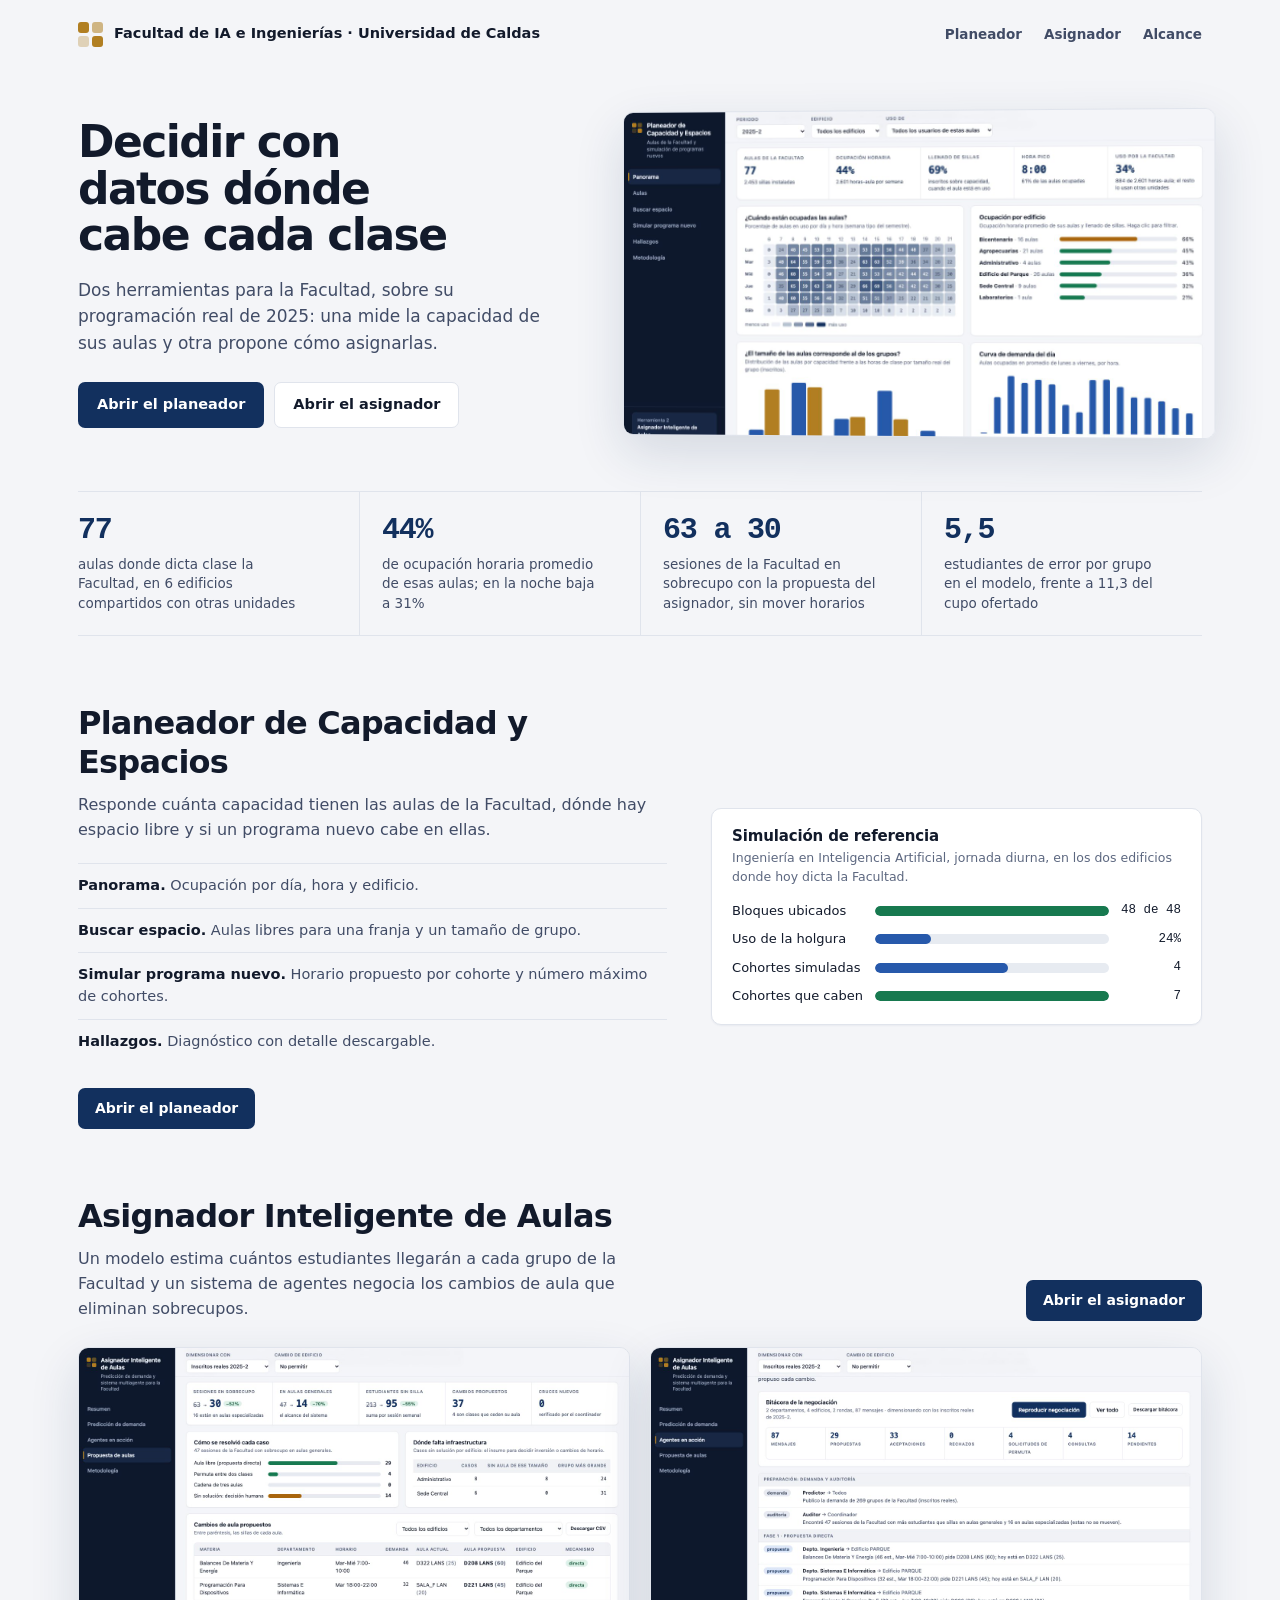
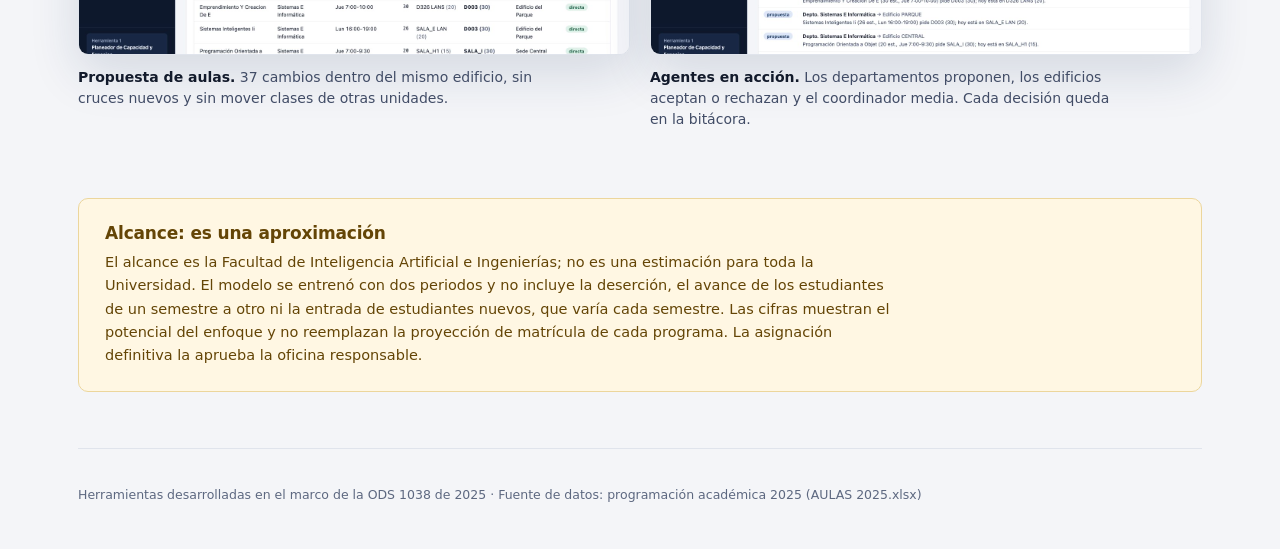
==== commit 84ba1b6e: "Ajusta cifra del cupo ofertado Co-Authored-By: Claude Fable 5.2 <noreply@anthropic.com>" ====
--- a/index.html
+++ b/index.html
@@ -68,7 +68,7 @@
     <div><b>77</b><span>aulas donde dicta clase la Facultad, en 6 edificios compartidos con otras unidades</span></div>
     <div><b>44%</b><span>de ocupación horaria promedio de esas aulas; en la noche baja a 31%</span></div>
     <div><b>63 a 30</b><span>sesiones de la Facultad en sobrecupo con la propuesta del asignador, sin mover horarios</span></div>
-    <div><b>5,5</b><span>estudiantes de error por grupo en el modelo, frente a 11,2 del cupo ofertado</span></div>
+    <div><b>5,5</b><span>estudiantes de error por grupo en el modelo, frente a 11,3 del cupo ofertado</span></div>
   </section>
 
   <section class="tool t1" id="planeador">
